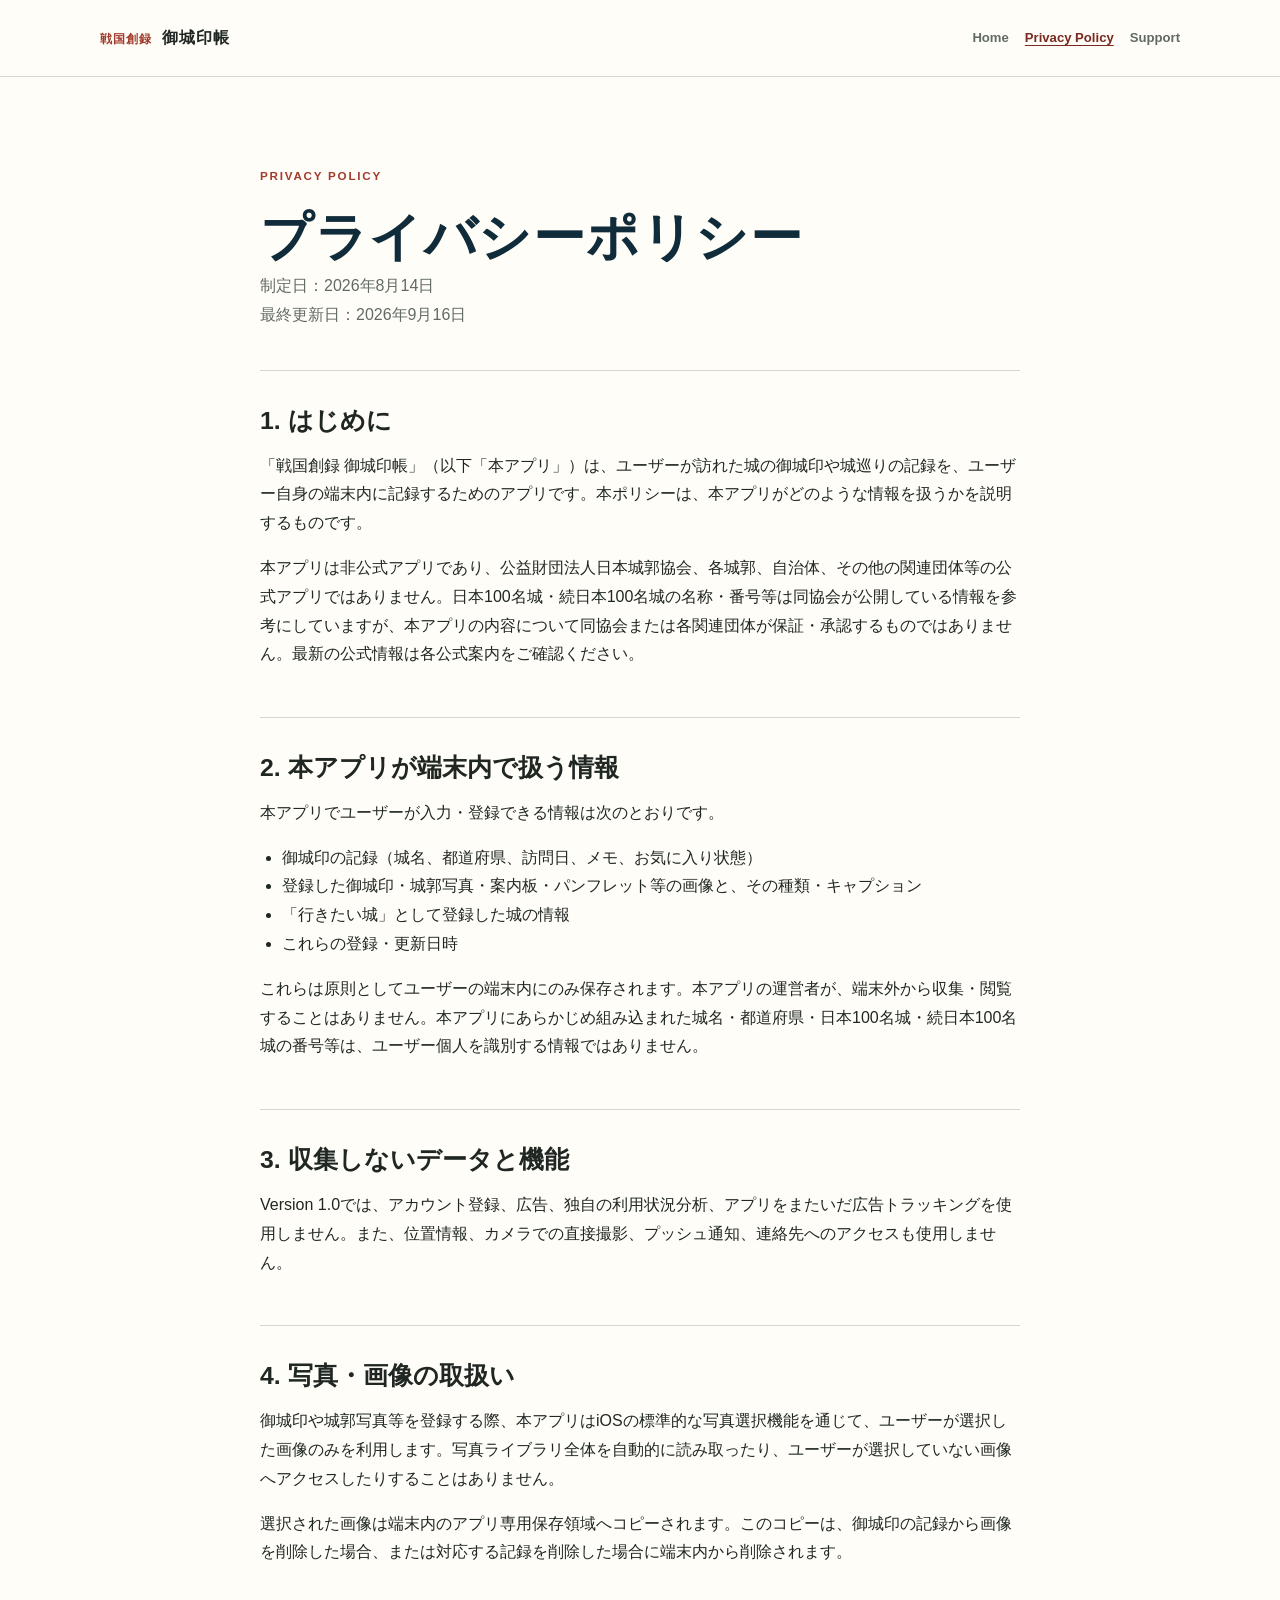
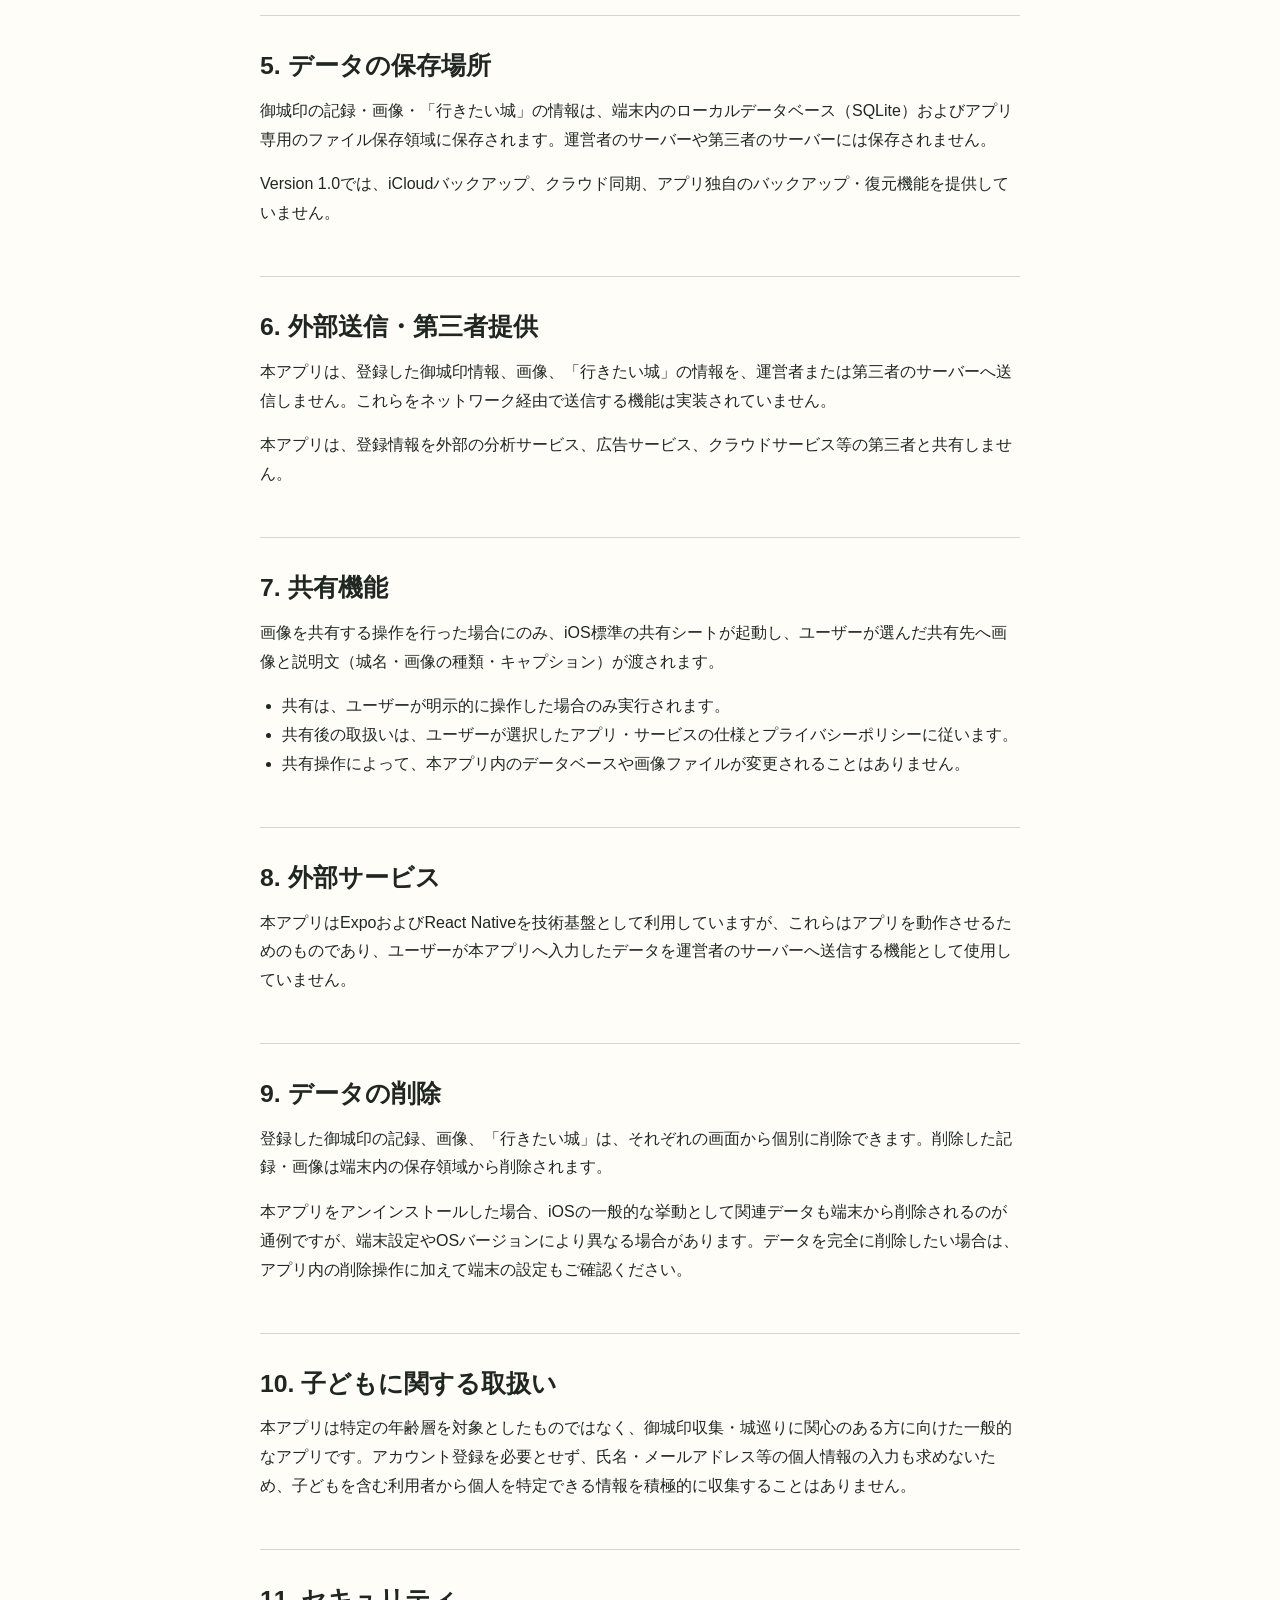
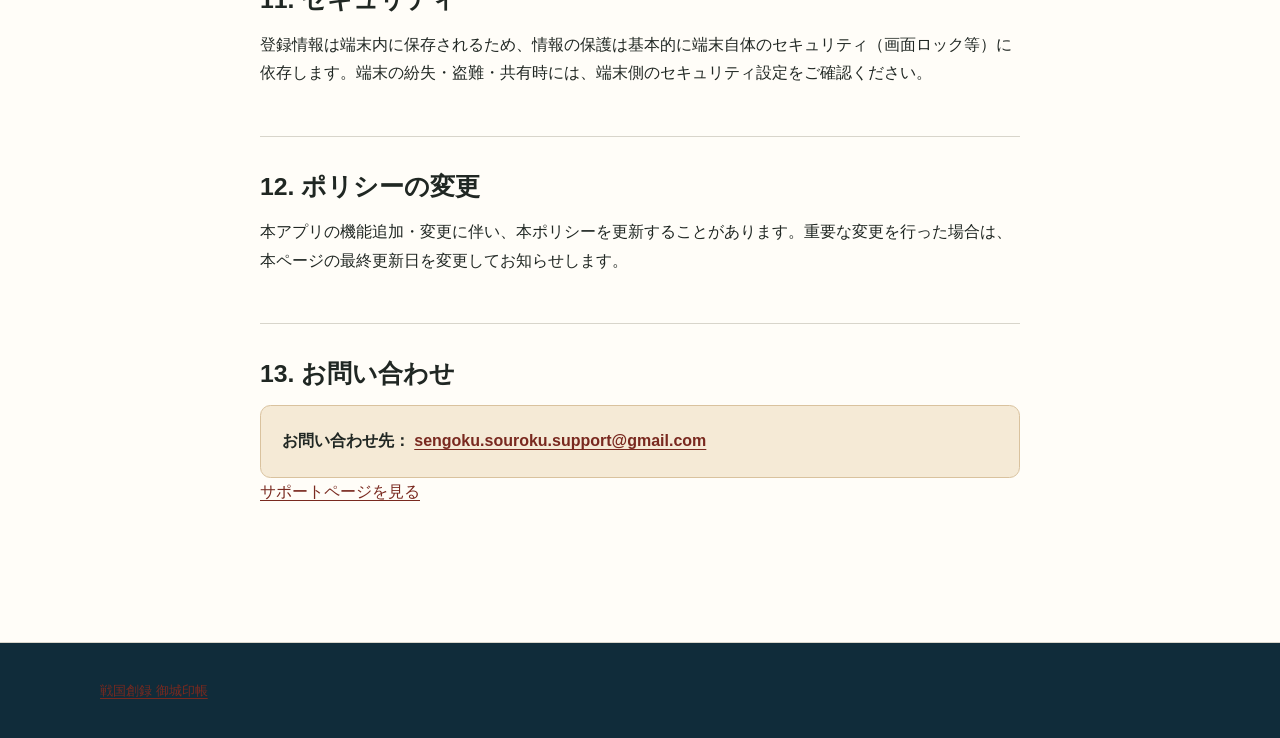
==== privacy.html @ 1c90fb7a "feat: publish sengoku gojoin app site" ====
<!doctype html>
<html lang="ja">
  <head>
    <meta charset="utf-8">
    <meta name="viewport" content="width=device-width, initial-scale=1">
    <meta name="description" content="戦国創録 御城印帳のプライバシーポリシーです。">
    <title>プライバシーポリシー | 戦国創録 御城印帳</title>
    <link rel="stylesheet" href="style.css">
  </head>
  <body>
    <a class="skip-link" href="#main">本文へ移動</a>
    <header class="site-header">
      <div class="shell header-inner">
        <a class="brand-link" href="index.html" aria-label="戦国創録 御城印帳 トップへ戻る">
          <span class="brand-mark">戦国創録</span>
          <span class="brand-name">御城印帳</span>
        </a>
        <nav class="header-nav" aria-label="ページ案内">
          <a href="index.html">Home</a>
          <a aria-current="page" href="privacy.html">Privacy Policy</a>
          <a href="support.html">Support</a>
        </nav>
      </div>
    </header>

    <main id="main" class="shell page-main">
      <article class="document">
        <header class="document-header">
          <p class="eyebrow">PRIVACY POLICY</p>
          <h1>プライバシーポリシー</h1>
          <p class="document-meta">制定日：2026年8月14日<br>最終更新日：2026年9月16日</p>
        </header>

        <section>
          <h2>1. はじめに</h2>
          <p>「戦国創録 御城印帳」（以下「本アプリ」）は、ユーザーが訪れた城の御城印や城巡りの記録を、ユーザー自身の端末内に記録するためのアプリです。本ポリシーは、本アプリがどのような情報を扱うかを説明するものです。</p>
          <p>本アプリは非公式アプリであり、公益財団法人日本城郭協会、各城郭、自治体、その他の関連団体等の公式アプリではありません。日本100名城・続日本100名城の名称・番号等は同協会が公開している情報を参考にしていますが、本アプリの内容について同協会または各関連団体が保証・承認するものではありません。最新の公式情報は各公式案内をご確認ください。</p>
        </section>

        <section>
          <h2>2. 本アプリが端末内で扱う情報</h2>
          <p>本アプリでユーザーが入力・登録できる情報は次のとおりです。</p>
          <ul>
            <li>御城印の記録（城名、都道府県、訪問日、メモ、お気に入り状態）</li>
            <li>登録した御城印・城郭写真・案内板・パンフレット等の画像と、その種類・キャプション</li>
            <li>「行きたい城」として登録した城の情報</li>
            <li>これらの登録・更新日時</li>
          </ul>
          <p>これらは原則としてユーザーの端末内にのみ保存されます。本アプリの運営者が、端末外から収集・閲覧することはありません。本アプリにあらかじめ組み込まれた城名・都道府県・日本100名城・続日本100名城の番号等は、ユーザー個人を識別する情報ではありません。</p>
        </section>

        <section>
          <h2>3. 収集しないデータと機能</h2>
          <p>Version 1.0では、アカウント登録、広告、独自の利用状況分析、アプリをまたいだ広告トラッキングを使用しません。また、位置情報、カメラでの直接撮影、プッシュ通知、連絡先へのアクセスも使用しません。</p>
        </section>

        <section>
          <h2>4. 写真・画像の取扱い</h2>
          <p>御城印や城郭写真等を登録する際、本アプリはiOSの標準的な写真選択機能を通じて、ユーザーが選択した画像のみを利用します。写真ライブラリ全体を自動的に読み取ったり、ユーザーが選択していない画像へアクセスしたりすることはありません。</p>
          <p>選択された画像は端末内のアプリ専用保存領域へコピーされます。このコピーは、御城印の記録から画像を削除した場合、または対応する記録を削除した場合に端末内から削除されます。</p>
        </section>

        <section>
          <h2>5. データの保存場所</h2>
          <p>御城印の記録・画像・「行きたい城」の情報は、端末内のローカルデータベース（SQLite）およびアプリ専用のファイル保存領域に保存されます。運営者のサーバーや第三者のサーバーには保存されません。</p>
          <p>Version 1.0では、iCloudバックアップ、クラウド同期、アプリ独自のバックアップ・復元機能を提供していません。</p>
        </section>

        <section>
          <h2>6. 外部送信・第三者提供</h2>
          <p>本アプリは、登録した御城印情報、画像、「行きたい城」の情報を、運営者または第三者のサーバーへ送信しません。これらをネットワーク経由で送信する機能は実装されていません。</p>
          <p>本アプリは、登録情報を外部の分析サービス、広告サービス、クラウドサービス等の第三者と共有しません。</p>
        </section>

        <section>
          <h2>7. 共有機能</h2>
          <p>画像を共有する操作を行った場合にのみ、iOS標準の共有シートが起動し、ユーザーが選んだ共有先へ画像と説明文（城名・画像の種類・キャプション）が渡されます。</p>
          <ul>
            <li>共有は、ユーザーが明示的に操作した場合のみ実行されます。</li>
            <li>共有後の取扱いは、ユーザーが選択したアプリ・サービスの仕様とプライバシーポリシーに従います。</li>
            <li>共有操作によって、本アプリ内のデータベースや画像ファイルが変更されることはありません。</li>
          </ul>
        </section>

        <section>
          <h2>8. 外部サービス</h2>
          <p>本アプリはExpoおよびReact Nativeを技術基盤として利用していますが、これらはアプリを動作させるためのものであり、ユーザーが本アプリへ入力したデータを運営者のサーバーへ送信する機能として使用していません。</p>
        </section>

        <section>
          <h2>9. データの削除</h2>
          <p>登録した御城印の記録、画像、「行きたい城」は、それぞれの画面から個別に削除できます。削除した記録・画像は端末内の保存領域から削除されます。</p>
          <p>本アプリをアンインストールした場合、iOSの一般的な挙動として関連データも端末から削除されるのが通例ですが、端末設定やOSバージョンにより異なる場合があります。データを完全に削除したい場合は、アプリ内の削除操作に加えて端末の設定もご確認ください。</p>
        </section>

        <section>
          <h2>10. 子どもに関する取扱い</h2>
          <p>本アプリは特定の年齢層を対象としたものではなく、御城印収集・城巡りに関心のある方に向けた一般的なアプリです。アカウント登録を必要とせず、氏名・メールアドレス等の個人情報の入力も求めないため、子どもを含む利用者から個人を特定できる情報を積極的に収集することはありません。</p>
        </section>

        <section>
          <h2>11. セキュリティ</h2>
          <p>登録情報は端末内に保存されるため、情報の保護は基本的に端末自体のセキュリティ（画面ロック等）に依存します。端末の紛失・盗難・共有時には、端末側のセキュリティ設定をご確認ください。</p>
        </section>

        <section>
          <h2>12. ポリシーの変更</h2>
          <p>本アプリの機能追加・変更に伴い、本ポリシーを更新することがあります。重要な変更を行った場合は、本ページの最終更新日を変更してお知らせします。</p>
        </section>

        <section>
          <h2>13. お問い合わせ</h2>
          <div class="notice contact-notice">
            <p><strong>お問い合わせ先：</strong> <a href="mailto:sengoku.souroku.support@gmail.com">sengoku.souroku.support@gmail.com</a></p>
          </div>
          <p><a href="support.html">サポートページを見る</a></p>
        </section>
      </article>
    </main>

    <footer class="site-footer">
      <div class="shell"><a href="index.html">戦国創録 御城印帳</a></div>
    </footer>
  </body>
</html>
---- style.css ----
:root {
  color-scheme: light;
  --paper: #fffdf8;
  --paper-deep: #f4efe5;
  --paper-green: #eef2eb;
  --ink: #202723;
  --muted: #626a64;
  --line: #d8d5cb;
  --indigo: #17384a;
  --indigo-deep: #102c3a;
  --green: #345b50;
  --vermilion: #a13b2c;
  --vermilion-dark: #79291f;
  --notice: #f5ead6;
  --white: #fff;
  --shadow: 0 16px 44px rgb(28 45 38 / 9%);
}

* {
  box-sizing: border-box;
}

html {
  background: var(--paper-deep);
  scroll-behavior: smooth;
}

body {
  min-width: 280px;
  margin: 0;
  background: var(--paper);
  color: var(--ink);
  font-family: -apple-system, BlinkMacSystemFont, "Hiragino Sans", "Yu Gothic UI", "Yu Gothic", Meiryo, sans-serif;
  font-size: 1rem;
  line-height: 1.8;
  text-rendering: optimizeLegibility;
}

a {
  color: var(--vermilion-dark);
  text-underline-offset: 0.2em;
}

a:hover {
  color: var(--vermilion);
}

a:focus-visible {
  border-radius: 0.25rem;
  outline: 3px solid rgb(161 59 44 / 35%);
  outline-offset: 3px;
}

.skip-link {
  position: fixed;
  z-index: 20;
  top: 0.75rem;
  left: 0.75rem;
  padding: 0.65rem 0.9rem;
  border-radius: 0.4rem;
  background: var(--ink);
  color: var(--white);
  transform: translateY(-180%);
}

.skip-link:focus {
  color: var(--white);
  transform: translateY(0);
}

.shell {
  width: min(calc(100% - 1.25rem), 1080px);
  margin-inline: auto;
}

.site-header {
  border-bottom: 1px solid var(--line);
  background: rgb(255 253 248 / 95%);
}

.header-inner {
  display: flex;
  min-height: 4.5rem;
  align-items: flex-start;
  flex-direction: column;
  justify-content: center;
  gap: 0.55rem;
  padding-block: 0.75rem;
}

.brand-link {
  display: inline-flex;
  align-items: baseline;
  gap: 0.6rem;
  color: var(--ink);
  text-decoration: none;
}

.brand-mark,
.brand-name {
  margin: 0;
  font-weight: 750;
  letter-spacing: 0.08em;
}

.brand-mark {
  color: var(--vermilion);
  font-size: 0.76rem;
}

.brand-name {
  font-size: 1.03rem;
}

.header-nav,
.footer-nav {
  display: flex;
  flex-wrap: wrap;
  gap: 0.35rem 1rem;
  font-size: 0.82rem;
  font-weight: 700;
}

.header-nav a,
.footer-nav a {
  color: var(--muted);
  text-decoration: none;
}

.header-nav a:hover,
.footer-nav a:hover,
.header-nav a[aria-current="page"] {
  color: var(--vermilion-dark);
}

.header-nav a[aria-current="page"] {
  text-decoration: underline;
}

.product-hero {
  overflow: hidden;
  border-bottom: 1px solid var(--line);
  background:
    radial-gradient(circle at 92% 5%, rgb(161 59 44 / 12%), transparent 20rem),
    linear-gradient(150deg, var(--paper) 0%, var(--paper-green) 100%);
}

.hero-layout {
  display: grid;
  gap: 2rem;
  padding-block: clamp(3.75rem, 11vw, 7.5rem);
}

.eyebrow {
  margin: 0 0 0.5rem;
  color: var(--vermilion);
  font-size: 0.73rem;
  font-weight: 800;
  letter-spacing: 0.15em;
}

.hero-copy h1,
.document-header h1,
.section-heading h2,
.privacy-band h2 {
  margin: 0;
  line-height: 1.35;
}

.hero-copy h1 {
  color: var(--indigo-deep);
  font-size: clamp(2.45rem, 13vw, 5rem);
  letter-spacing: 0.04em;
}

.hero-copy h1 span {
  color: var(--ink);
  font-size: 0.72em;
  letter-spacing: 0.12em;
}

.hero-lead {
  max-width: 33rem;
  margin: 1.4rem 0 0;
  color: #48544e;
  font-size: clamp(1.08rem, 4vw, 1.35rem);
  line-height: 1.9;
}

.wide-break {
  display: none;
}

.hero-actions {
  display: flex;
  align-items: stretch;
  flex-direction: column;
  gap: 0.75rem;
  margin-top: 2rem;
}

.button {
  display: inline-flex;
  min-height: 3.1rem;
  align-items: center;
  justify-content: center;
  padding: 0.72rem 1.2rem;
  border: 1px solid transparent;
  border-radius: 0.55rem;
  font-weight: 750;
  text-align: center;
  text-decoration: none;
}

.button-primary {
  background: var(--indigo);
  color: var(--white);
}

.button-primary:hover {
  background: var(--indigo-deep);
  color: var(--white);
}

.button-secondary {
  border-color: var(--line);
  background: rgb(255 255 255 / 75%);
  color: var(--ink);
}

.button-secondary:hover {
  border-color: var(--vermilion);
  color: var(--vermilion-dark);
}

.release-note {
  display: flex;
  align-items: center;
  gap: 0.55rem;
  margin: 1rem 0 0;
  color: var(--muted);
  font-size: 0.88rem;
}

.release-note span {
  width: 0.55rem;
  height: 0.55rem;
  border-radius: 50%;
  background: var(--vermilion);
}

.hero-facts {
  padding: 1.4rem;
  border: 1px solid rgb(23 56 74 / 16%);
  border-radius: 0.8rem;
  background: rgb(255 255 255 / 72%);
  box-shadow: var(--shadow);
}

.hero-facts-title {
  margin: 0 0 1rem;
  color: var(--indigo);
  font-weight: 750;
}

.hero-facts dl {
  margin: 0;
}

.hero-facts dl div {
  display: flex;
  align-items: baseline;
  justify-content: space-between;
  gap: 1rem;
  padding-block: 0.8rem;
  border-top: 1px solid var(--line);
}

.hero-facts dt {
  color: var(--muted);
  font-size: 0.74rem;
  font-weight: 800;
  letter-spacing: 0.11em;
  text-transform: uppercase;
}

.hero-facts dd {
  margin: 0;
  font-weight: 750;
}

.section {
  padding-block: clamp(3.75rem, 10vw, 7rem);
}

.section-heading {
  max-width: 42rem;
  margin-bottom: 2rem;
}

.section-heading h2,
.privacy-band h2 {
  font-size: clamp(1.8rem, 6vw, 2.75rem);
  letter-spacing: 0.025em;
}

.section-heading > p:last-child {
  margin: 0.9rem 0 0;
  color: var(--muted);
}

.compact-heading {
  margin-bottom: 1.5rem;
}

.feature-grid,
.information-grid {
  display: grid;
  gap: 0.9rem;
}

.feature-card,
.information-card {
  padding: 1.35rem;
  border: 1px solid var(--line);
  border-radius: 0.7rem;
  background: var(--white);
}

.feature-card {
  position: relative;
  overflow: hidden;
}

.feature-number,
.card-kicker {
  display: block;
  margin-bottom: 1rem;
  color: var(--vermilion);
  font-size: 0.7rem;
  font-weight: 850;
  letter-spacing: 0.14em;
}

.feature-card h3,
.information-card h3 {
  margin: 0 0 0.5rem;
  color: var(--indigo-deep);
  font-size: 1.12rem;
}

.feature-card p,
.information-card p {
  margin: 0;
  color: var(--muted);
}

.privacy-band {
  padding-block: clamp(3.75rem, 10vw, 6.5rem);
  background: var(--green);
  color: var(--white);
}

.privacy-layout {
  display: grid;
  gap: 2rem;
}

.eyebrow-light {
  color: #f0b6a9;
}

.privacy-band p {
  max-width: 42rem;
  color: rgb(255 255 255 / 82%);
}

.text-link-light {
  color: var(--white);
  font-weight: 750;
}

.text-link-light:hover {
  color: #f8d0c6;
}

.privacy-points {
  display: grid;
  gap: 0.65rem;
  margin: 0;
  padding: 0;
  list-style: none;
}

.privacy-points li {
  padding: 0.7rem 0.85rem;
  border: 1px solid rgb(255 255 255 / 22%);
  border-radius: 0.45rem;
  background: rgb(255 255 255 / 7%);
  font-weight: 700;
}

.information-card {
  padding: clamp(1.4rem, 5vw, 2.1rem);
  background: var(--paper-green);
}

.information-card .card-kicker {
  margin-bottom: 0.45rem;
}

.information-card > p:not(.card-kicker):not(.contact-address) {
  margin-bottom: 1rem;
}

.contact-address {
  margin-bottom: 1rem !important;
  overflow-wrap: anywhere;
  font-weight: 700;
}

.text-link {
  font-weight: 750;
}

.disclaimer {
  margin-bottom: clamp(3.75rem, 10vw, 7rem);
  padding: 1.35rem;
  border: 1px solid #d9c29e;
  border-radius: 0.7rem;
  background: var(--notice);
}

.disclaimer h2 {
  margin: 0 0 0.6rem;
  font-size: 1.08rem;
}

.disclaimer p {
  margin: 0;
  color: #5d5040;
  font-size: 0.92rem;
}

.page-main {
  padding-block: clamp(3rem, 8vw, 5.5rem);
}

.document {
  width: min(100%, 760px);
  margin-inline: auto;
}

.document-header {
  margin-bottom: 2.5rem;
}

.document-header h1 {
  color: var(--indigo-deep);
  font-size: clamp(2rem, 8vw, 3.25rem);
  letter-spacing: 0.03em;
}

.document-meta,
.lead {
  margin-top: 1rem;
  color: var(--muted);
}

.lead {
  max-width: 42rem;
  font-size: clamp(1.02rem, 3vw, 1.16rem);
}

.document h2,
.document h3 {
  line-height: 1.45;
}

.document h2 {
  margin: 0 0 0.8rem;
  font-size: clamp(1.25rem, 4vw, 1.55rem);
}

.document h3 {
  margin: 0 0 0.45rem;
  font-size: 1.05rem;
}

.document p,
.document ul {
  margin-block: 0 1rem;
}

.document ul {
  padding-left: 1.4rem;
}

.document > section,
.document > aside {
  padding-block: 2rem;
  border-top: 1px solid var(--line);
}

.notice {
  padding: 1.3rem;
  border: 1px solid #d9c29e;
  border-radius: 0.65rem;
  background: var(--notice);
}

.notice > :last-child {
  margin-bottom: 0;
}

.contact-notice a {
  overflow-wrap: anywhere;
  font-weight: 750;
}

.faq-list {
  display: grid;
  gap: 1rem;
}

.faq-item {
  padding: 1.2rem 1.3rem;
  border-left: 3px solid var(--vermilion);
  background: var(--paper-deep);
}

.faq-item > :last-child {
  margin-bottom: 0;
}

.site-footer {
  padding-block: 2.2rem;
  border-top: 1px solid var(--line);
  background: var(--indigo-deep);
  color: rgb(255 255 255 / 72%);
  font-size: 0.84rem;
}

.footer-inner {
  display: grid;
  gap: 1.2rem;
}

.footer-inner p {
  margin: 0;
}

.footer-brand {
  color: var(--white);
  font-weight: 750;
}

.footer-nav a {
  color: rgb(255 255 255 / 76%);
}

.footer-nav a:hover {
  color: var(--white);
}

@media (min-width: 560px) {
  .shell {
    width: min(calc(100% - 2rem), 1080px);
  }

  .header-inner {
    min-height: 4.75rem;
    align-items: center;
    flex-direction: row;
    justify-content: space-between;
    padding-block: 0;
  }

  .hero-actions {
    align-items: center;
    flex-direction: row;
  }

  .wide-break {
    display: initial;
  }

  .feature-grid,
  .information-grid {
    grid-template-columns: repeat(2, minmax(0, 1fr));
  }

  .feature-card-wide {
    grid-column: 1 / -1;
  }

  .footer-inner {
    align-items: end;
    grid-template-columns: 1fr auto;
  }
}

@media (min-width: 820px) {
  .hero-layout {
    align-items: center;
    grid-template-columns: minmax(0, 1.5fr) minmax(17rem, 0.75fr);
  }

  .feature-grid {
    grid-template-columns: repeat(3, minmax(0, 1fr));
  }

  .feature-card-wide {
    grid-column: span 1;
  }

  .privacy-layout {
    align-items: center;
    grid-template-columns: minmax(0, 1.4fr) minmax(16rem, 0.6fr);
  }
}

@media (prefers-reduced-motion: reduce) {
  html {
    scroll-behavior: auto;
  }
}
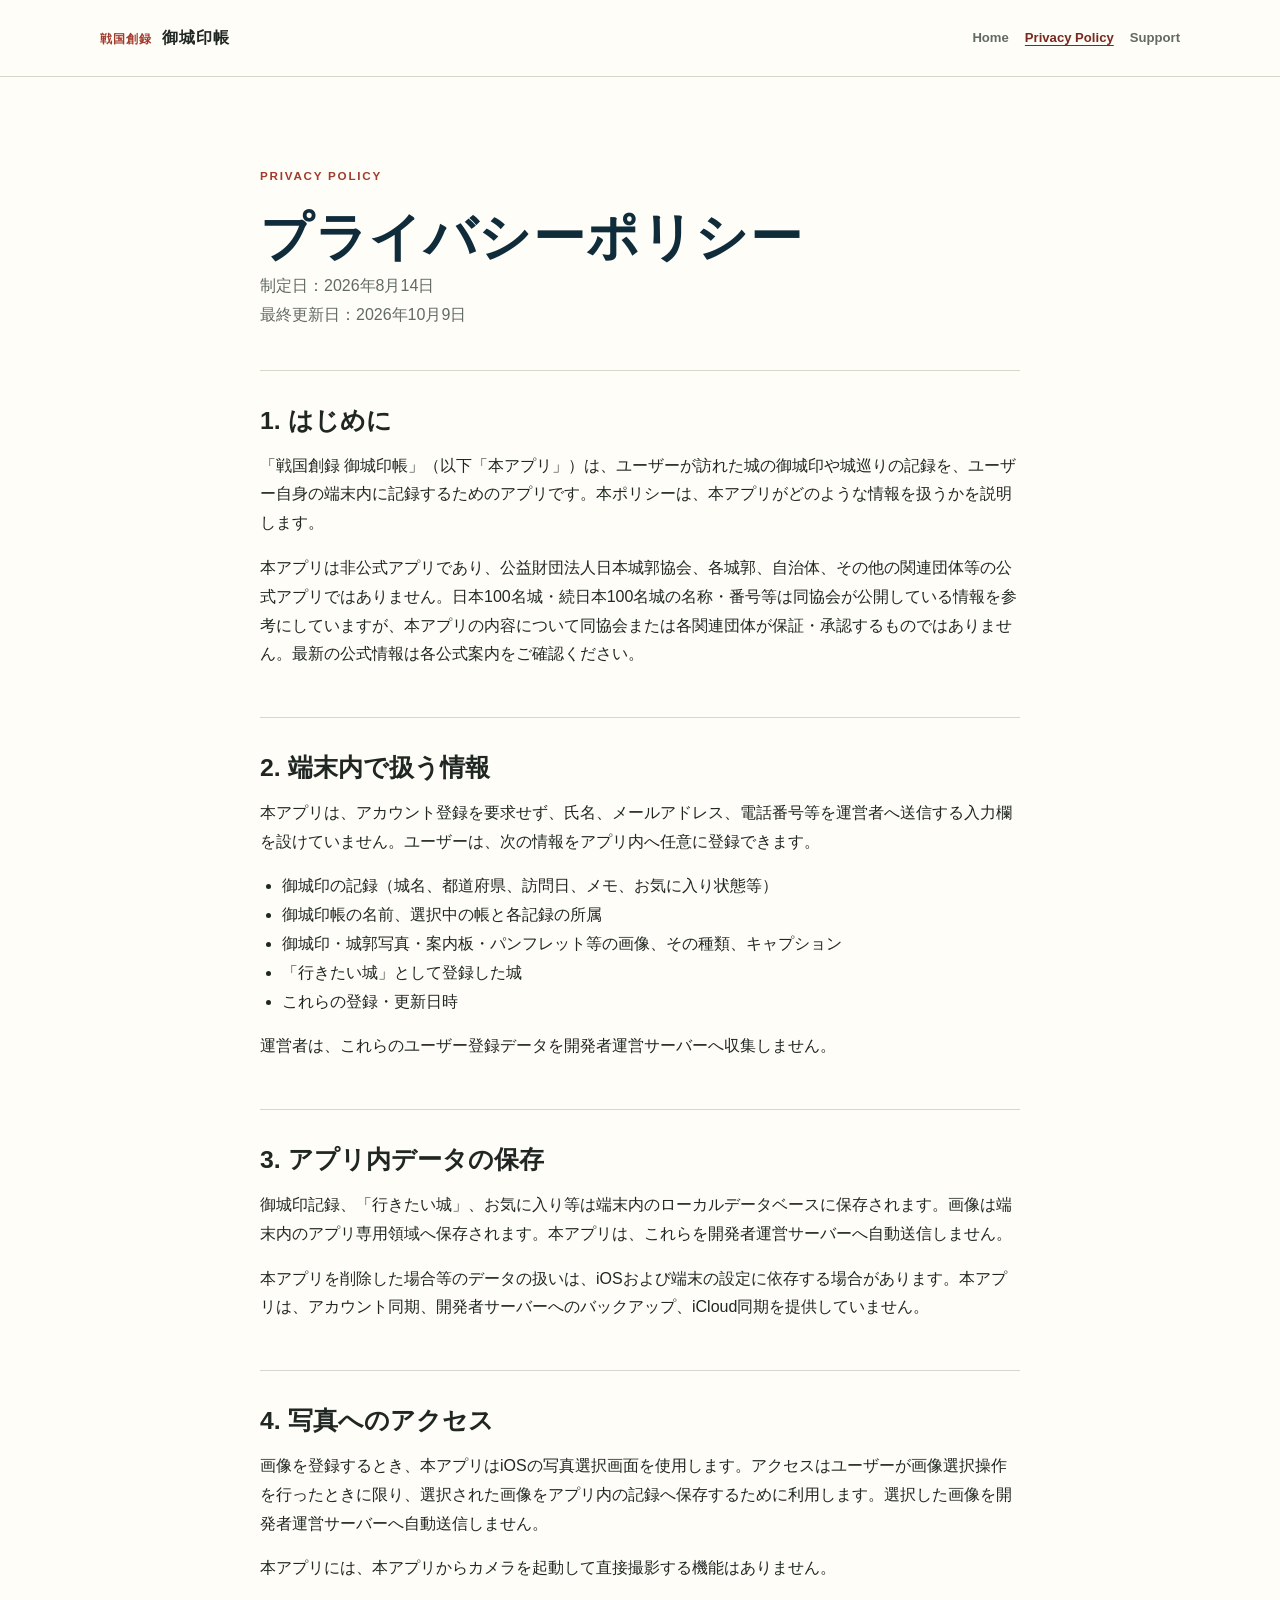
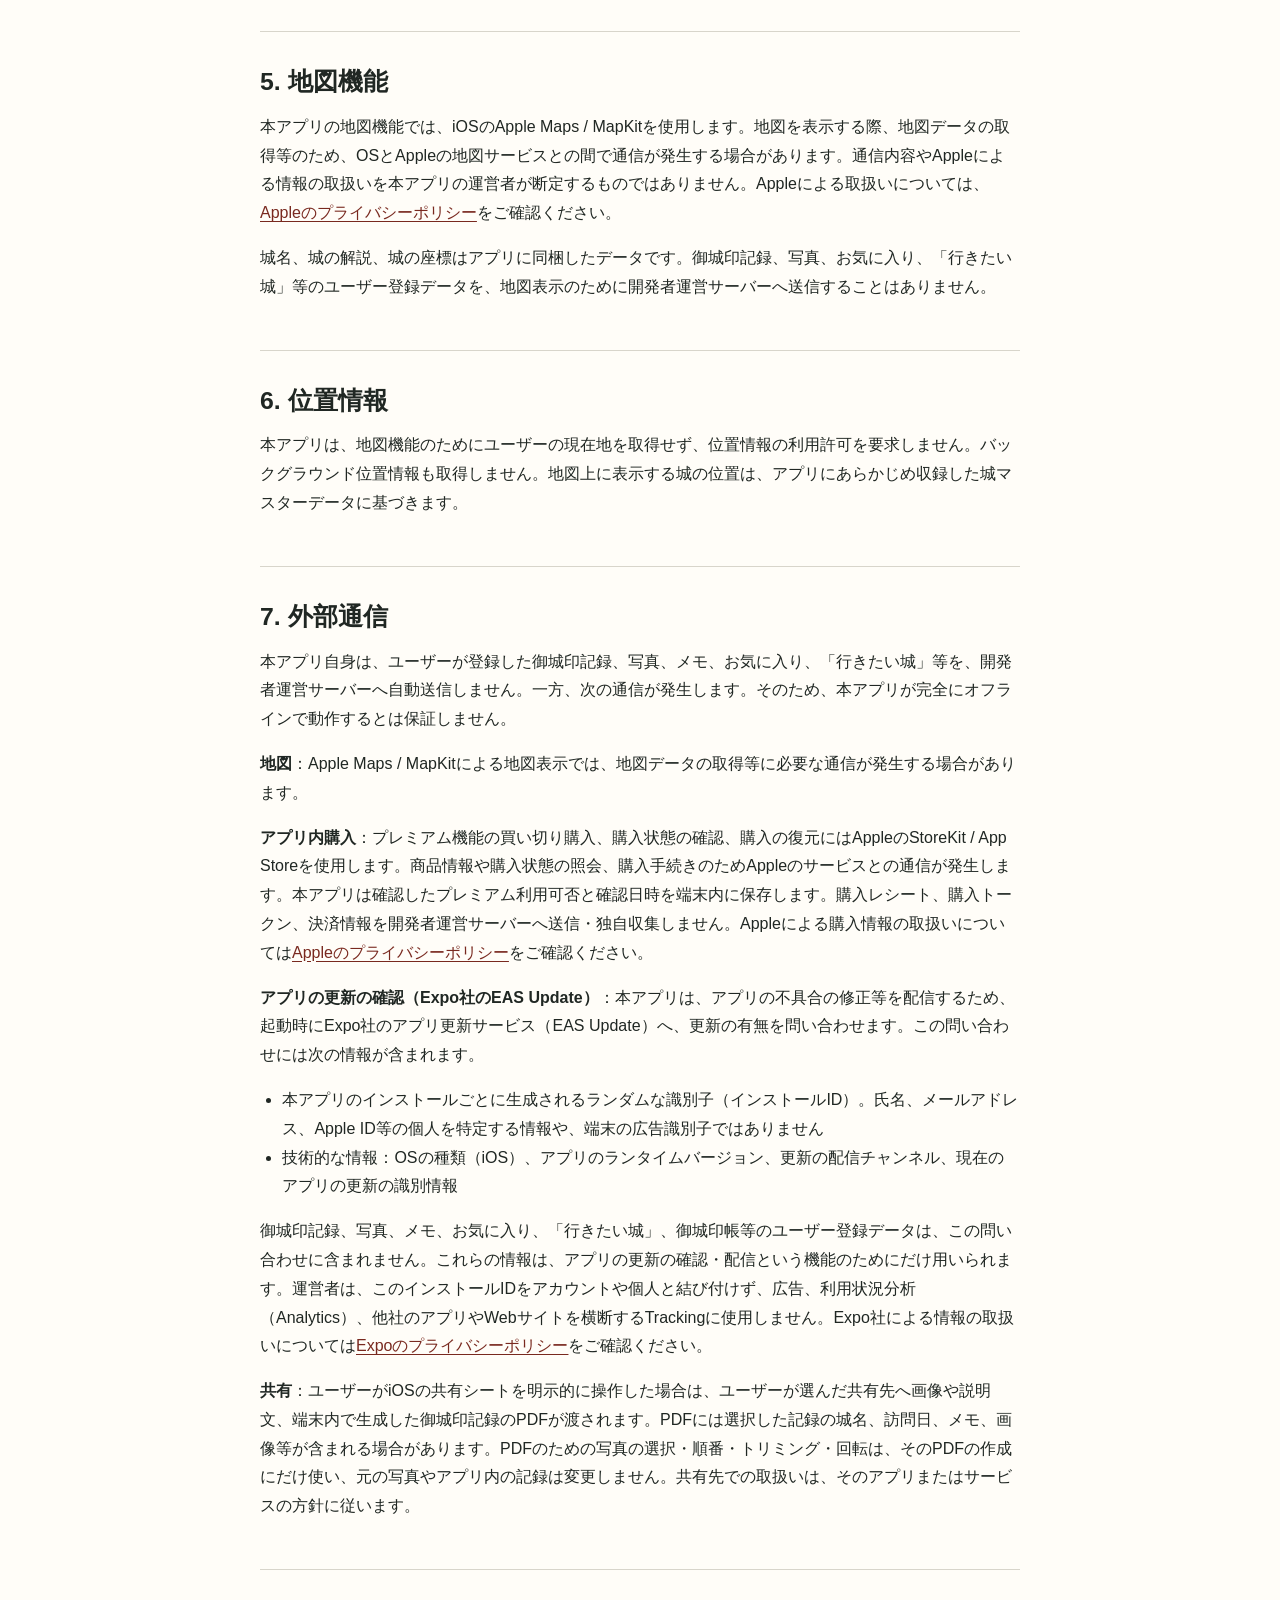
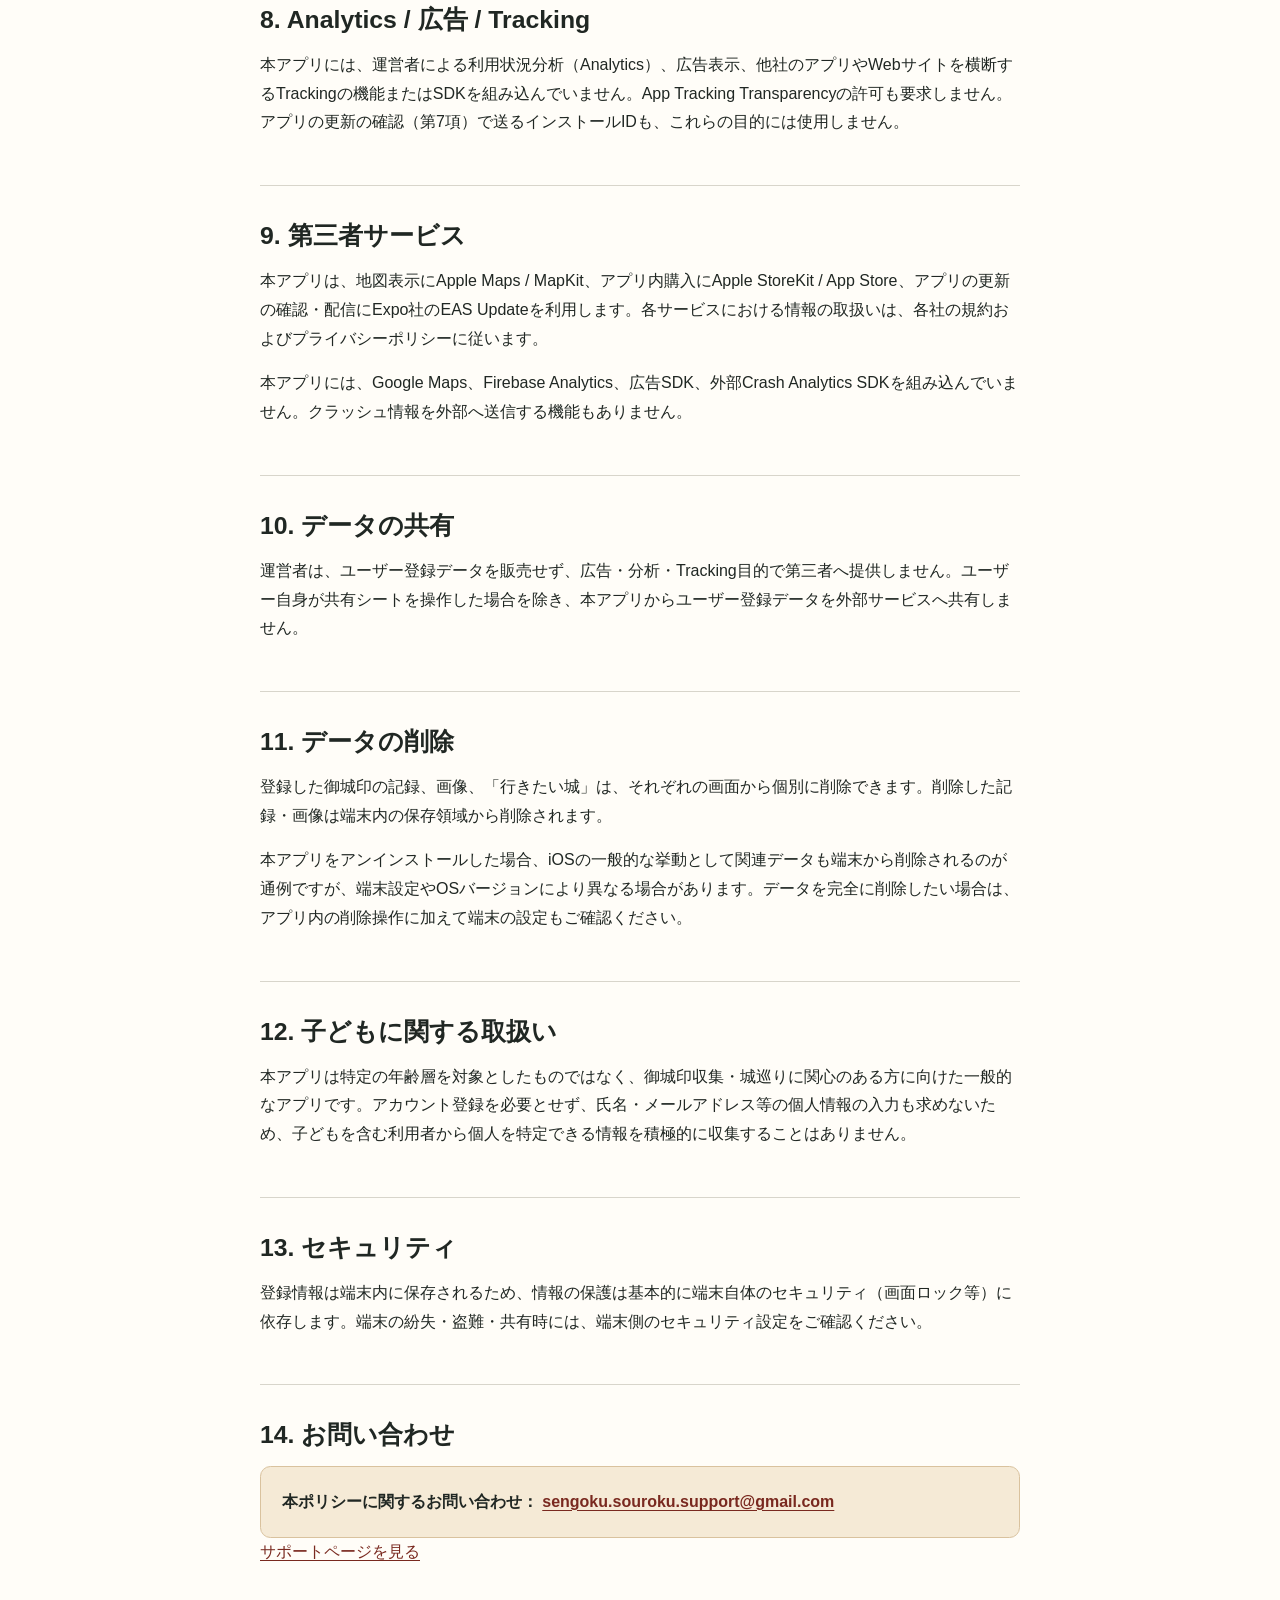
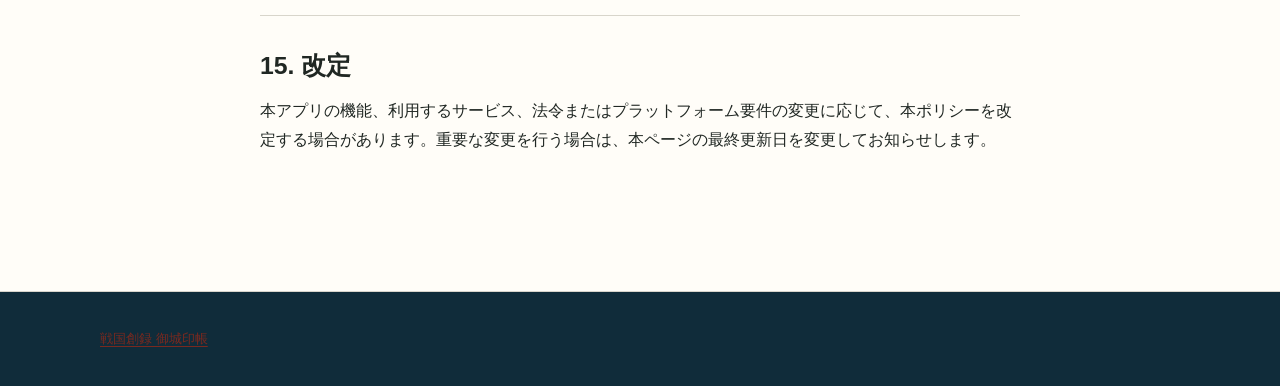
==== commit 7b96544a: "docs: publish version 1.2 privacy policy Update the privacy policy for Version 1.2 (last updated 202" ====
--- a/privacy.html
+++ b/privacy.html
@@ -28,92 +28,108 @@
         <header class="document-header">
           <p class="eyebrow">PRIVACY POLICY</p>
           <h1>プライバシーポリシー</h1>
-          <p class="document-meta">制定日：2026年8月14日<br>最終更新日：2026年9月16日</p>
+          <p class="document-meta">制定日：2026年8月14日<br>最終更新日：2026年10月9日</p>
         </header>
 
         <section>
           <h2>1. はじめに</h2>
-          <p>「戦国創録 御城印帳」（以下「本アプリ」）は、ユーザーが訪れた城の御城印や城巡りの記録を、ユーザー自身の端末内に記録するためのアプリです。本ポリシーは、本アプリがどのような情報を扱うかを説明するものです。</p>
+          <p>「戦国創録 御城印帳」（以下「本アプリ」）は、ユーザーが訪れた城の御城印や城巡りの記録を、ユーザー自身の端末内に記録するためのアプリです。本ポリシーは、本アプリがどのような情報を扱うかを説明します。</p>
           <p>本アプリは非公式アプリであり、公益財団法人日本城郭協会、各城郭、自治体、その他の関連団体等の公式アプリではありません。日本100名城・続日本100名城の名称・番号等は同協会が公開している情報を参考にしていますが、本アプリの内容について同協会または各関連団体が保証・承認するものではありません。最新の公式情報は各公式案内をご確認ください。</p>
         </section>
 
         <section>
-          <h2>2. 本アプリが端末内で扱う情報</h2>
-          <p>本アプリでユーザーが入力・登録できる情報は次のとおりです。</p>
+          <h2>2. 端末内で扱う情報</h2>
+          <p>本アプリは、アカウント登録を要求せず、氏名、メールアドレス、電話番号等を運営者へ送信する入力欄を設けていません。ユーザーは、次の情報をアプリ内へ任意に登録できます。</p>
           <ul>
-            <li>御城印の記録（城名、都道府県、訪問日、メモ、お気に入り状態）</li>
-            <li>登録した御城印・城郭写真・案内板・パンフレット等の画像と、その種類・キャプション</li>
-            <li>「行きたい城」として登録した城の情報</li>
+            <li>御城印の記録（城名、都道府県、訪問日、メモ、お気に入り状態等）</li>
+            <li>御城印帳の名前、選択中の帳と各記録の所属</li>
+            <li>御城印・城郭写真・案内板・パンフレット等の画像、その種類、キャプション</li>
+            <li>「行きたい城」として登録した城</li>
             <li>これらの登録・更新日時</li>
           </ul>
-          <p>これらは原則としてユーザーの端末内にのみ保存されます。本アプリの運営者が、端末外から収集・閲覧することはありません。本アプリにあらかじめ組み込まれた城名・都道府県・日本100名城・続日本100名城の番号等は、ユーザー個人を識別する情報ではありません。</p>
+          <p>運営者は、これらのユーザー登録データを開発者運営サーバーへ収集しません。</p>
         </section>
 
         <section>
-          <h2>3. 収集しないデータと機能</h2>
-          <p>Version 1.0では、アカウント登録、広告、独自の利用状況分析、アプリをまたいだ広告トラッキングを使用しません。また、位置情報、カメラでの直接撮影、プッシュ通知、連絡先へのアクセスも使用しません。</p>
+          <h2>3. アプリ内データの保存</h2>
+          <p>御城印記録、「行きたい城」、お気に入り等は端末内のローカルデータベースに保存されます。画像は端末内のアプリ専用領域へ保存されます。本アプリは、これらを開発者運営サーバーへ自動送信しません。</p>
+          <p>本アプリを削除した場合等のデータの扱いは、iOSおよび端末の設定に依存する場合があります。本アプリは、アカウント同期、開発者サーバーへのバックアップ、iCloud同期を提供していません。</p>
         </section>
 
         <section>
-          <h2>4. 写真・画像の取扱い</h2>
-          <p>御城印や城郭写真等を登録する際、本アプリはiOSの標準的な写真選択機能を通じて、ユーザーが選択した画像のみを利用します。写真ライブラリ全体を自動的に読み取ったり、ユーザーが選択していない画像へアクセスしたりすることはありません。</p>
-          <p>選択された画像は端末内のアプリ専用保存領域へコピーされます。このコピーは、御城印の記録から画像を削除した場合、または対応する記録を削除した場合に端末内から削除されます。</p>
+          <h2>4. 写真へのアクセス</h2>
+          <p>画像を登録するとき、本アプリはiOSの写真選択画面を使用します。アクセスはユーザーが画像選択操作を行ったときに限り、選択された画像をアプリ内の記録へ保存するために利用します。選択した画像を開発者運営サーバーへ自動送信しません。</p>
+          <p>本アプリには、本アプリからカメラを起動して直接撮影する機能はありません。</p>
         </section>
 
         <section>
-          <h2>5. データの保存場所</h2>
-          <p>御城印の記録・画像・「行きたい城」の情報は、端末内のローカルデータベース（SQLite）およびアプリ専用のファイル保存領域に保存されます。運営者のサーバーや第三者のサーバーには保存されません。</p>
-          <p>Version 1.0では、iCloudバックアップ、クラウド同期、アプリ独自のバックアップ・復元機能を提供していません。</p>
+          <h2>5. 地図機能</h2>
+          <p>本アプリの地図機能では、iOSのApple Maps / MapKitを使用します。地図を表示する際、地図データの取得等のため、OSとAppleの地図サービスとの間で通信が発生する場合があります。通信内容やAppleによる情報の取扱いを本アプリの運営者が断定するものではありません。Appleによる取扱いについては、<a href="https://www.apple.com/legal/privacy/jp/">Appleのプライバシーポリシー</a>をご確認ください。</p>
+          <p>城名、城の解説、城の座標はアプリに同梱したデータです。御城印記録、写真、お気に入り、「行きたい城」等のユーザー登録データを、地図表示のために開発者運営サーバーへ送信することはありません。</p>
         </section>
 
         <section>
-          <h2>6. 外部送信・第三者提供</h2>
-          <p>本アプリは、登録した御城印情報、画像、「行きたい城」の情報を、運営者または第三者のサーバーへ送信しません。これらをネットワーク経由で送信する機能は実装されていません。</p>
-          <p>本アプリは、登録情報を外部の分析サービス、広告サービス、クラウドサービス等の第三者と共有しません。</p>
+          <h2>6. 位置情報</h2>
+          <p>本アプリは、地図機能のためにユーザーの現在地を取得せず、位置情報の利用許可を要求しません。バックグラウンド位置情報も取得しません。地図上に表示する城の位置は、アプリにあらかじめ収録した城マスターデータに基づきます。</p>
         </section>
 
         <section>
-          <h2>7. 共有機能</h2>
-          <p>画像を共有する操作を行った場合にのみ、iOS標準の共有シートが起動し、ユーザーが選んだ共有先へ画像と説明文（城名・画像の種類・キャプション）が渡されます。</p>
+          <h2>7. 外部通信</h2>
+          <p>本アプリ自身は、ユーザーが登録した御城印記録、写真、メモ、お気に入り、「行きたい城」等を、開発者運営サーバーへ自動送信しません。一方、次の通信が発生します。そのため、本アプリが完全にオフラインで動作するとは保証しません。</p>
+          <p><strong>地図</strong>：Apple Maps / MapKitによる地図表示では、地図データの取得等に必要な通信が発生する場合があります。</p>
+          <p><strong>アプリ内購入</strong>：プレミアム機能の買い切り購入、購入状態の確認、購入の復元にはAppleのStoreKit / App Storeを使用します。商品情報や購入状態の照会、購入手続きのためAppleのサービスとの通信が発生します。本アプリは確認したプレミアム利用可否と確認日時を端末内に保存します。購入レシート、購入トークン、決済情報を開発者運営サーバーへ送信・独自収集しません。Appleによる購入情報の取扱いについては<a href="https://www.apple.com/legal/privacy/jp/">Appleのプライバシーポリシー</a>をご確認ください。</p>
+          <p><strong>アプリの更新の確認（Expo社のEAS Update）</strong>：本アプリは、アプリの不具合の修正等を配信するため、起動時にExpo社のアプリ更新サービス（EAS Update）へ、更新の有無を問い合わせます。この問い合わせには次の情報が含まれます。</p>
           <ul>
-            <li>共有は、ユーザーが明示的に操作した場合のみ実行されます。</li>
-            <li>共有後の取扱いは、ユーザーが選択したアプリ・サービスの仕様とプライバシーポリシーに従います。</li>
-            <li>共有操作によって、本アプリ内のデータベースや画像ファイルが変更されることはありません。</li>
+            <li>本アプリのインストールごとに生成されるランダムな識別子（インストールID）。氏名、メールアドレス、Apple ID等の個人を特定する情報や、端末の広告識別子ではありません</li>
+            <li>技術的な情報：OSの種類（iOS）、アプリのランタイムバージョン、更新の配信チャンネル、現在のアプリの更新の識別情報</li>
           </ul>
+          <p>御城印記録、写真、メモ、お気に入り、「行きたい城」、御城印帳等のユーザー登録データは、この問い合わせに含まれません。これらの情報は、アプリの更新の確認・配信という機能のためにだけ用いられます。運営者は、このインストールIDをアカウントや個人と結び付けず、広告、利用状況分析（Analytics）、他社のアプリやWebサイトを横断するTrackingに使用しません。Expo社による情報の取扱いについては<a href="https://expo.dev/privacy">Expoのプライバシーポリシー</a>をご確認ください。</p>
+          <p><strong>共有</strong>：ユーザーがiOSの共有シートを明示的に操作した場合は、ユーザーが選んだ共有先へ画像や説明文、端末内で生成した御城印記録のPDFが渡されます。PDFには選択した記録の城名、訪問日、メモ、画像等が含まれる場合があります。PDFのための写真の選択・順番・トリミング・回転は、そのPDFの作成にだけ使い、元の写真やアプリ内の記録は変更しません。共有先での取扱いは、そのアプリまたはサービスの方針に従います。</p>
         </section>
 
         <section>
-          <h2>8. 外部サービス</h2>
-          <p>本アプリはExpoおよびReact Nativeを技術基盤として利用していますが、これらはアプリを動作させるためのものであり、ユーザーが本アプリへ入力したデータを運営者のサーバーへ送信する機能として使用していません。</p>
+          <h2>8. Analytics / 広告 / Tracking</h2>
+          <p>本アプリには、運営者による利用状況分析（Analytics）、広告表示、他社のアプリやWebサイトを横断するTrackingの機能またはSDKを組み込んでいません。App Tracking Transparencyの許可も要求しません。アプリの更新の確認（第7項）で送るインストールIDも、これらの目的には使用しません。</p>
         </section>
 
         <section>
-          <h2>9. データの削除</h2>
+          <h2>9. 第三者サービス</h2>
+          <p>本アプリは、地図表示にApple Maps / MapKit、アプリ内購入にApple StoreKit / App Store、アプリの更新の確認・配信にExpo社のEAS Updateを利用します。各サービスにおける情報の取扱いは、各社の規約およびプライバシーポリシーに従います。</p>
+          <p>本アプリには、Google Maps、Firebase Analytics、広告SDK、外部Crash Analytics SDKを組み込んでいません。クラッシュ情報を外部へ送信する機能もありません。</p>
+        </section>
+
+        <section>
+          <h2>10. データの共有</h2>
+          <p>運営者は、ユーザー登録データを販売せず、広告・分析・Tracking目的で第三者へ提供しません。ユーザー自身が共有シートを操作した場合を除き、本アプリからユーザー登録データを外部サービスへ共有しません。</p>
+        </section>
+
+        <section>
+          <h2>11. データの削除</h2>
           <p>登録した御城印の記録、画像、「行きたい城」は、それぞれの画面から個別に削除できます。削除した記録・画像は端末内の保存領域から削除されます。</p>
           <p>本アプリをアンインストールした場合、iOSの一般的な挙動として関連データも端末から削除されるのが通例ですが、端末設定やOSバージョンにより異なる場合があります。データを完全に削除したい場合は、アプリ内の削除操作に加えて端末の設定もご確認ください。</p>
         </section>
 
         <section>
-          <h2>10. 子どもに関する取扱い</h2>
+          <h2>12. 子どもに関する取扱い</h2>
           <p>本アプリは特定の年齢層を対象としたものではなく、御城印収集・城巡りに関心のある方に向けた一般的なアプリです。アカウント登録を必要とせず、氏名・メールアドレス等の個人情報の入力も求めないため、子どもを含む利用者から個人を特定できる情報を積極的に収集することはありません。</p>
         </section>
 
         <section>
-          <h2>11. セキュリティ</h2>
+          <h2>13. セキュリティ</h2>
           <p>登録情報は端末内に保存されるため、情報の保護は基本的に端末自体のセキュリティ（画面ロック等）に依存します。端末の紛失・盗難・共有時には、端末側のセキュリティ設定をご確認ください。</p>
         </section>
 
         <section>
-          <h2>12. ポリシーの変更</h2>
-          <p>本アプリの機能追加・変更に伴い、本ポリシーを更新することがあります。重要な変更を行った場合は、本ページの最終更新日を変更してお知らせします。</p>
+          <h2>14. お問い合わせ</h2>
+          <div class="notice contact-notice">
+            <p><strong>本ポリシーに関するお問い合わせ：</strong> <a href="mailto:sengoku.souroku.support@gmail.com">sengoku.souroku.support@gmail.com</a></p>
+          </div>
+          <p><a href="support.html">サポートページを見る</a></p>
         </section>
 
         <section>
-          <h2>13. お問い合わせ</h2>
-          <div class="notice contact-notice">
-            <p><strong>お問い合わせ先：</strong> <a href="mailto:sengoku.souroku.support@gmail.com">sengoku.souroku.support@gmail.com</a></p>
-          </div>
-          <p><a href="support.html">サポートページを見る</a></p>
+          <h2>15. 改定</h2>
+          <p>本アプリの機能、利用するサービス、法令またはプラットフォーム要件の変更に応じて、本ポリシーを改定する場合があります。重要な変更を行う場合は、本ページの最終更新日を変更してお知らせします。</p>
         </section>
       </article>
     </main>
--- a/style.css
+++ b/style.css
@@ -199,6 +199,26 @@
   margin-top: 2rem;
 }
 
+.app-store-badge {
+  display: inline-flex;
+  align-self: flex-start;
+  min-height: 44px;
+  align-items: center;
+  justify-content: center;
+}
+
+.app-store-badge img {
+  display: block;
+  width: auto;
+  height: 44px;
+  max-width: 100%;
+}
+
+.hero-actions .button {
+  min-height: 44px;
+  padding: 0 1.25rem;
+}
+
 .button {
   display: inline-flex;
   min-height: 3.1rem;
@@ -233,20 +253,38 @@
   color: var(--vermilion-dark);
 }
 
-.release-note {
+.release-status {
+  display: flex;
+  flex-direction: column;
+  gap: 0.4rem;
+  margin: 1rem 0 0;
+  padding: 0;
+  list-style: none;
+}
+
+.release-status li {
   display: flex;
   align-items: center;
   gap: 0.55rem;
-  margin: 1rem 0 0;
   color: var(--muted);
   font-size: 0.88rem;
 }
 
-.release-note span {
+.release-status .status-dot {
   width: 0.55rem;
   height: 0.55rem;
+  flex: 0 0 auto;
   border-radius: 50%;
   background: var(--vermilion);
+}
+
+.release-status .status-live {
+  color: var(--green);
+  font-weight: 750;
+}
+
+.release-status .status-live .status-dot {
+  background: var(--green);
 }
 
 .hero-facts {
@@ -405,12 +443,24 @@
   background: var(--paper-green);
 }
 
+.information-card-wide {
+  grid-column: 1 / -1;
+}
+
 .information-card .card-kicker {
   margin-bottom: 0.45rem;
 }
 
 .information-card > p:not(.card-kicker):not(.contact-address) {
   margin-bottom: 1rem;
+}
+
+.release-notes {
+  display: grid;
+  gap: 0.4rem;
+  margin: 0;
+  padding-left: 1.25rem;
+  color: var(--muted);
 }
 
 .contact-address {
@@ -563,6 +613,12 @@
   color: var(--white);
 }
 
+.apple-trademark-credit {
+  color: rgb(255 255 255 / 58%);
+  font-size: 0.72rem;
+  line-height: 1.6;
+}
+
 @media (min-width: 560px) {
   .shell {
     width: min(calc(100% - 2rem), 1080px);
@@ -579,6 +635,11 @@
   .hero-actions {
     align-items: center;
     flex-direction: row;
+    flex-wrap: wrap;
+  }
+
+  .app-store-badge {
+    align-self: auto;
   }
 
   .wide-break {
@@ -597,6 +658,10 @@
   .footer-inner {
     align-items: end;
     grid-template-columns: 1fr auto;
+  }
+
+  .apple-trademark-credit {
+    grid-column: 1 / -1;
   }
 }
 
